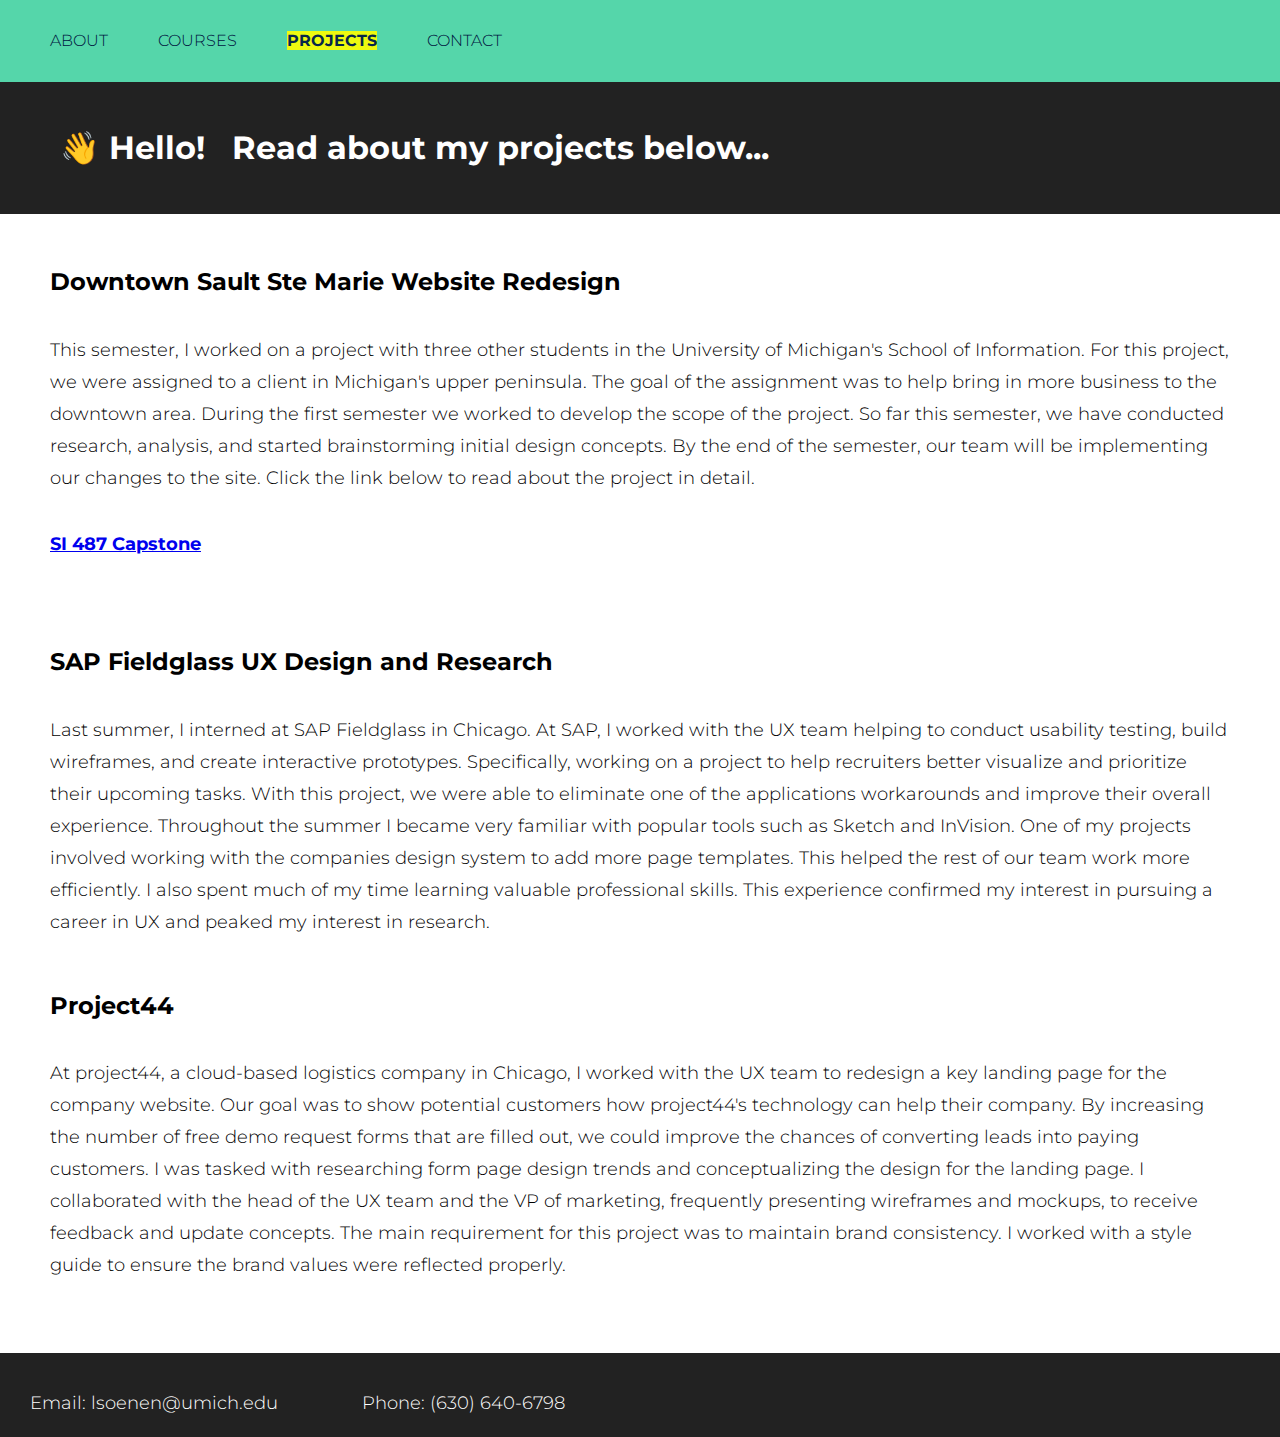
==== index.html @ 78b4ee6e "Add files via upload" ====
<!DOCTYPE html>
<html lang="en">
  <head>
    <meta charset="UTF-8">
    <link rel="stylesheet" type="text/css" href="css/html5reset.css">
    <link rel="stylesheet" type="text/css" href="css/style.css">
    <link href="https://fonts.googleapis.com/css?family=Montserrat&display=swap" rel="stylesheet">
    <!-- <link rel="shortcut icon" type="image/png" href="images/519Pidove.png"/> -->
    <title>Projects</title>
  </head>
  <body>

    <header>



      <nav>


      <div class = "container">
        <ul>
          <li> <a href="about.html"> About </a> </li>
          <li> <a href="courses.html"> Courses </a> </li>
          <li> <a class="current" href="index.html"> Projects </a> </li>
          <li> <a href="contact.html"> Contact </a> </li>
        </ul>

      </nav>

    </div>

    </header>

    <h1> <span class="wave"> 👋 </span> Hello! &nbsp Read about my projects below...      </h1>


    <main>

    <h2>
      Downtown Sault Ste Marie Website Redesign
    </h2>

    <p>
      This semester, I worked on a project with three other students in the University of Michigan's School of Information. For this project, we were assigned to a client in Michigan's upper peninsula. The goal of the assignment was to help bring in more business to the downtown area. During the first semester we worked to develop the scope of the project. So far this semester, we have conducted research, analysis, and started brainstorming initial design concepts. By the end of the semester, our team will be implementing our changes to the site. Click the link below to read about the project in detail.
    </p>

    <section id="myprojects">
      <div>
        <p>
          <a href="project1.html" id="capstone-link"> SI 487 Capstone </a> </div>
        </p>
      <!-- <div> <a href="project2.html"> project 2 </a> </div> -->


    <h2>
      SAP Fieldglass UX Design and Research
    </h2>



    <p>
      Last summer, I interned at SAP Fieldglass in Chicago. At SAP, I worked with the UX team helping to conduct usability testing, build wireframes, and create interactive prototypes. Specifically, working on a project to help recruiters better visualize and prioritize their upcoming tasks. With this project, we were able to eliminate one of the applications workarounds and improve their overall experience. Throughout the summer I became very familiar with popular tools such as Sketch and InVision. One of my projects involved working with the companies design system to add more page templates. This helped the rest of our team work more efficiently. I also spent much of my time learning valuable professional skills. This experience confirmed my interest in pursuing a career in UX and peaked my interest in research.
    </p>



    <h2>
      Project44
    </h2>


    <p>
      At project44, a cloud-based logistics company in Chicago, I worked with the UX team to redesign a key landing page for the company website. Our goal was to show potential customers how project44's technology can help their company. By increasing the number of free demo request forms that are filled out, we could improve the chances of converting leads into paying customers. I was tasked with researching form page design trends and conceptualizing the design for the landing page. I collaborated with the head of the UX team and the VP of marketing, frequently presenting wireframes and mockups, to receive feedback and update concepts. The main requirement for this project was to maintain brand consistency. I worked with a style guide to ensure the brand values were reflected properly.
    </p>



    </main>

    <footer>
      <p> Email: lsoenen@umich.edu </p>
      <p> Phone: (630) 640-6798  </p>




    </footer>
  </body>
</html>
---- css/style.css ----
body {
  background: #white;
  font-family: 'Montserrat', sans-serif;
  font-weight: 300;
  margin: 0px;
  line-height: 32px;
}

p {
  font-size: 18px;
  padding-left: 50px;
  padding-top: 16px;
  padding-right: 50px;
}

h1 {
  background-color: #222;
  margin: 0;
  padding: 50px;
  padding-left: 60px;
  color: white;
}

span.wave {
  animation-name: wave-animation;
  animation-duration: 5s;
  animation-iteration-count: infinite;
  transform-origin: 70% 70%;
  display: inline-block;
}

@keyframes wave-animation {

  0% { transform: rotate(  0.0deg) }
  10% { transform: rotate(-10.0deg) }
  20% { transform: rotate( 12.0deg) }
  30% { transform: rotate(-10.0deg) }
  40% { transform: rotate(  9.0deg) }
  50% { transform: rotate(  0.0deg) }
 100% { transform: rotate(  0.0deg) }

}

h2 {
  padding-left: 50px;
  padding-top: 32px;
}

h3 {
  padding-left: 50px;
  padding-top: 24px;
}

.container {
  margin: 0 auto;
  display: flex;
}

header {
  background: #55d6aa;
  justify-content: space-between;
  flex-direction: row;
  padding-left: 50px;
}


nav ul {
  display: flex;
  flex-direction: row;
  margin: 0;
  padding: 0;
  list-style: none;
}

nav li {
  margin-right: 50px;
  margin-top: 25px;
  margin-bottom: 25px;
}

nav a {
  text-decoration: none;
  color: #001540;
  text-transform: uppercase;
}

nav a:hover {
  background-color:yellow;
  opacity: 25%;
}

nav a:focus {
  font-weight: bold;
  border: 10px;
  border-color: black;
}

nav .current {
  background-color: yellow;
  opacity: 90%;
  font-weight: bold;
}



#capstone-link {
  font-weight: bold;
}

.gallery {
  display: flex;
  flex-wrap: wrap;
  padding: 50px;
}

img {
  width: 100%;
  display: flex;
  flex-wrap: wrap;
  padding: 15px;
}

.grid-container {
  display: grid;
  grid-template-columns: auto;
}


footer {
  margin-top: 72px;
  width: 100%;
  background: #222;
  color: white;
  text-decoration: none;
  list-style: none;
}

form {
  padding-top: 50px;
  padding-left: 50px;
}


footer p {
  padding-left: 30px;
  display: inline-block;
}


@media (prefers-reduced-motion:reduce) {
  span.wave {
    animation: none;
  }
}


@media screen and (min-width: 550px) {

img {
  width: 50%;
} */

.gallery {
  display: flex;
  flex-wrap: wrap;
  padding: 25px;
}

img {
  width: 45%;
  display: flex;
  flex-wrap: wrap;
  padding: 10px;
}

.grid-container {
  display: grid;
  grid-template-columns: auto;
}



@media screen and (min-width: 850px) {

img {
  width: 25%;
} */

.gallery {
  display: flex;
  flex-wrap: wrap;
  padding: 50px;
}

img {
  width: 25%;
  display: flex;
  flex-wrap: wrap;
  padding: 15px;
}

.grid-container {
  display: grid;
  grid-template-columns: auto auto;
}
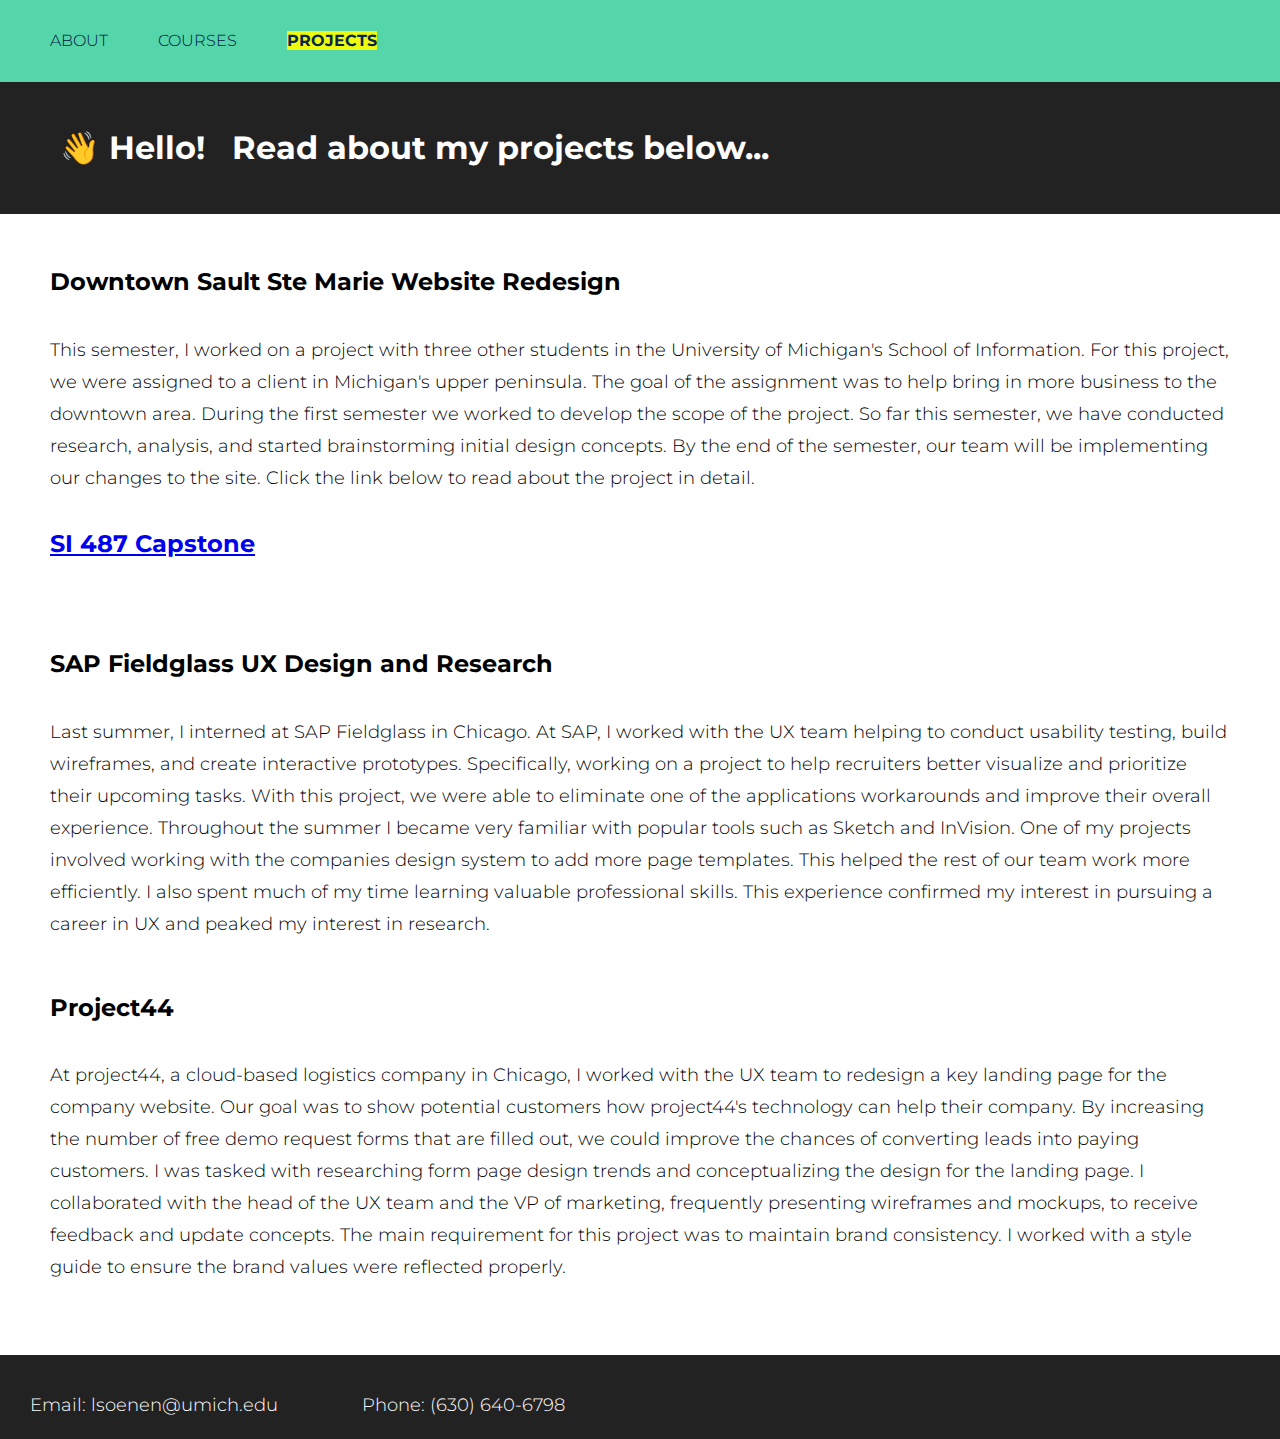
==== commit b7b8dc82: "Add files via upload" ====
--- a/index.html
+++ b/index.html
@@ -1,7 +1,21 @@
 <!DOCTYPE html>
 <html lang="en">
   <head>
+
+    <!-- Global site tag (gtag.js) - Google Analytics -->
+  <script async src="https://www.googletagmanager.com/gtag/js?id=UA-135682643-1"></script>
+  <script>
+    window.dataLayer = window.dataLayer || [];
+    function gtag(){dataLayer.push(arguments);}
+    gtag('js', new Date());
+
+    gtag('config', 'UA-135682643-1');
+  </script>
+
+
+
     <meta charset="UTF-8">
+    <meta id="viewport" name="viewport" content="width=device-width" />
     <link rel="stylesheet" type="text/css" href="css/html5reset.css">
     <link rel="stylesheet" type="text/css" href="css/style.css">
     <link href="https://fonts.googleapis.com/css?family=Montserrat&display=swap" rel="stylesheet">
@@ -22,7 +36,6 @@
           <li> <a href="about.html"> About </a> </li>
           <li> <a href="courses.html"> Courses </a> </li>
           <li> <a class="current" href="index.html"> Projects </a> </li>
-          <li> <a href="contact.html"> Contact </a> </li>
         </ul>
 
       </nav>
--- a/css/style.css
+++ b/css/style.css
@@ -105,6 +105,7 @@
 
 #capstone-link {
   font-weight: bold;
+  font-size: 24px;
 }
 
 .gallery {
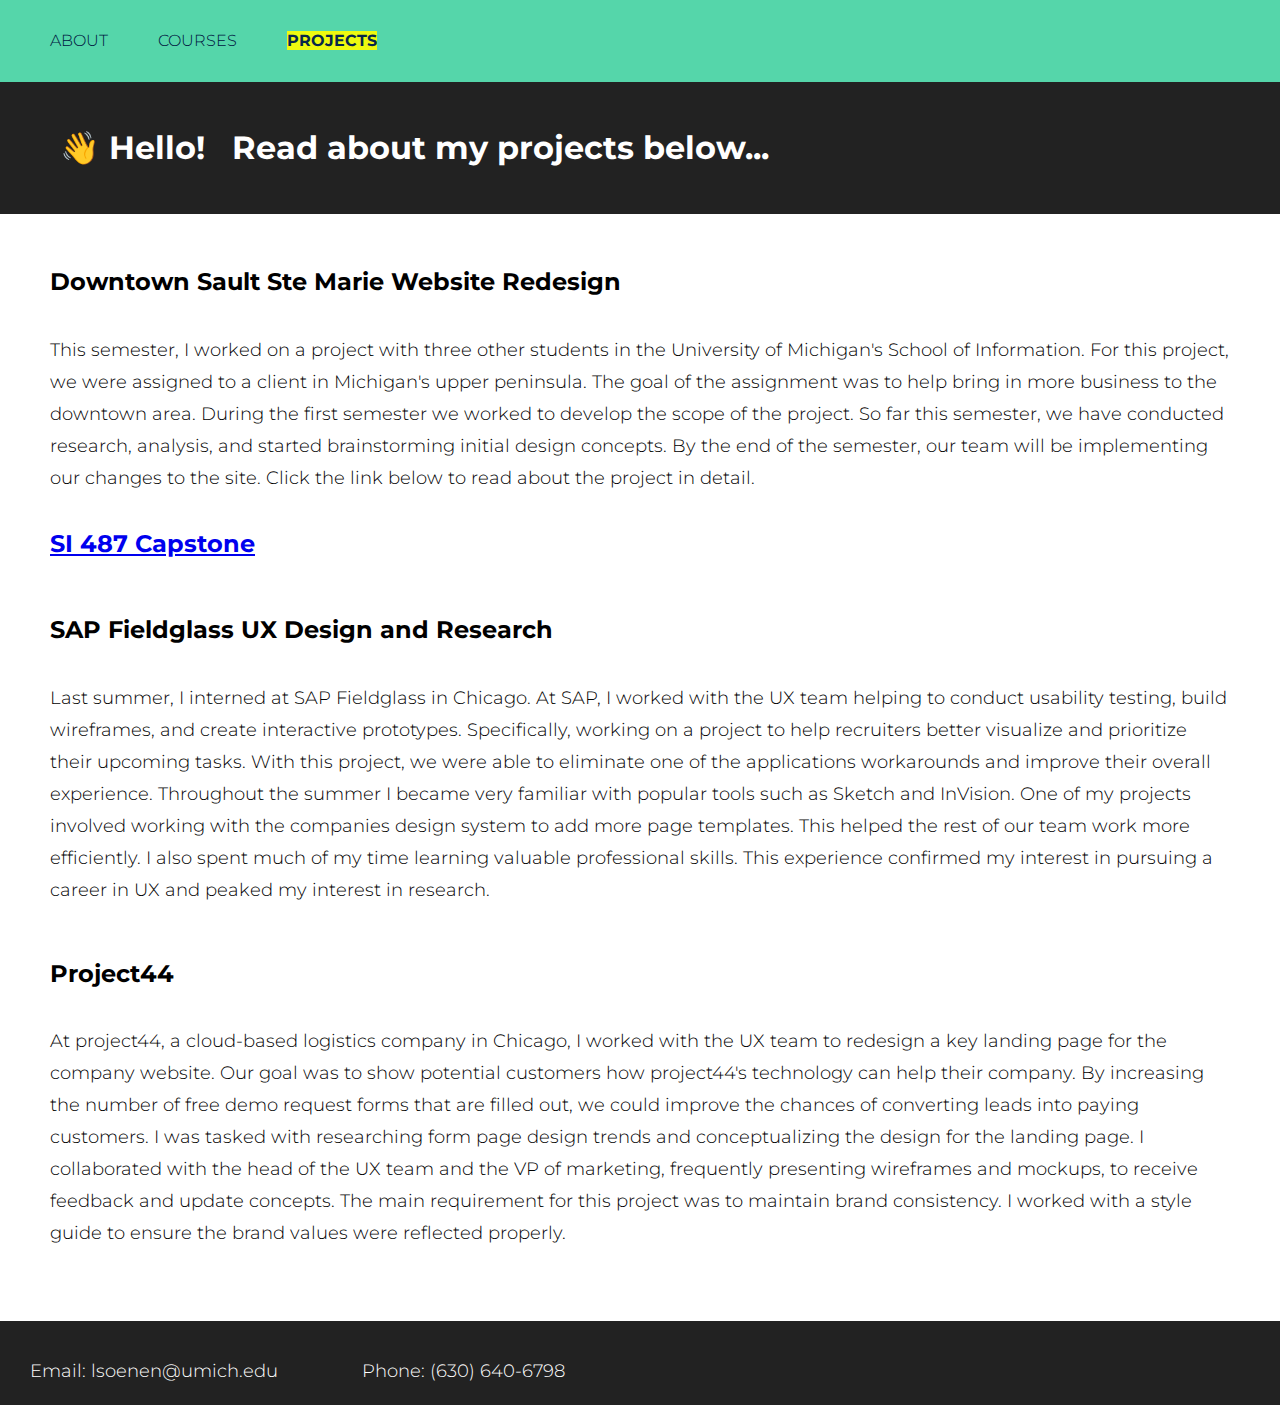
==== commit 64a9218b: "Add files via upload" ====
--- a/index.html
+++ b/index.html
@@ -3,15 +3,14 @@
   <head>
 
     <!-- Global site tag (gtag.js) - Google Analytics -->
-  <script async src="https://www.googletagmanager.com/gtag/js?id=UA-135682643-1"></script>
-  <script>
-    window.dataLayer = window.dataLayer || [];
-    function gtag(){dataLayer.push(arguments);}
-    gtag('js', new Date());
+    <script async src="https://www.googletagmanager.com/gtag/js?id=UA-135682643-2"></script>
+    <script>
+      window.dataLayer = window.dataLayer || [];
+      function gtag(){dataLayer.push(arguments);}
+      gtag('js', new Date());
 
-    gtag('config', 'UA-135682643-1');
-  </script>
-
+      gtag('config', 'UA-135682643-2');
+    </script>
 
 
     <meta charset="UTF-8">
@@ -31,20 +30,20 @@
       <nav>
 
 
-      <div class = "container">
-        <ul>
-          <li> <a href="about.html"> About </a> </li>
-          <li> <a href="courses.html"> Courses </a> </li>
-          <li> <a class="current" href="index.html"> Projects </a> </li>
-        </ul>
+        <div class = "container">
+          <ul>
+            <li> <a href="about.html"> About </a> </li>
+            <li> <a href="courses.html"> Courses </a> </li>
+            <li> <a class="current" href="index.html"> Projects </a> </li>
+          </ul>
+
+        </div>
 
       </nav>
 
-    </div>
-
     </header>
 
-    <h1> <span class="wave"> 👋 </span> Hello! &nbsp Read about my projects below...      </h1>
+    <h1> <span class="wave"> 👋 </span> Hello! &nbsp; Read about my projects below...      </h1>
 
 
     <main>
@@ -60,9 +59,11 @@
     <section id="myprojects">
       <div>
         <p>
-          <a href="project1.html" id="capstone-link"> SI 487 Capstone </a> </div>
+          <a href="project1.html" id="capstone-link"> SI 487 Capstone </a>
         </p>
-      <!-- <div> <a href="project2.html"> project 2 </a> </div> -->
+      </div>
+    </section>
+
 
 
     <h2>
--- a/css/style.css
+++ b/css/style.css
@@ -108,24 +108,56 @@
   font-size: 24px;
 }
 
+/* ---------courses--------------- */
+
+.grid-container {
+  display: grid;
+  grid-template-columns: auto;
+}
+
+/* ---------project-img--------------- */
+
+.grid-container-2 {
+  display: grid;
+  grid-template-columns: auto;
+}
+
+
+/* ---------gallery--------------- */
+
 .gallery {
   display: flex;
   flex-wrap: wrap;
   padding: 50px;
 }
 
-img {
+.gallery img {
   width: 100%;
-  display: flex;
-  flex-wrap: wrap;
-  padding: 15px;
-}
-
-.grid-container {
-  display: grid;
-  grid-template-columns: auto;
-}
-
+  height: auto;
+  display: flex;
+  flex-wrap: wrap;
+  padding: 0px;
+}
+
+
+
+/* ---------sketches--------------- */
+
+.sketches {
+  display: flex;
+  flex-wrap: wrap;
+  margin: 0;
+  padding-top: 50px;
+}
+
+.sketches img {
+  width: 85%;
+  padding: 15px;
+  height: auto;
+}
+
+
+/* ---------footer--------------- */
 
 footer {
   margin-top: 72px;
@@ -157,7 +189,25 @@
 
 @media screen and (min-width: 550px) {
 
-img {
+/* ---------courses------------- */
+
+
+.grid-container {
+  display: grid;
+  grid-template-columns: auto;
+}
+
+/* ---------project-img--------------- */
+
+.grid-container-2 {
+  display: grid;
+  grid-template-columns: auto auto;
+}
+
+
+/* ---------gallery--------------- */
+
+.gallery img {
   width: 50%;
 } */
 
@@ -167,23 +217,51 @@
   padding: 25px;
 }
 
-img {
+.gallery img {
   width: 45%;
   display: flex;
   flex-wrap: wrap;
   padding: 10px;
 }
 
+
+
+/* ---------sketches--------------- */
+
+.sketches {
+  display: flex;
+  flex-wrap: wrap;
+  margin: 0;
+  padding-top: 50px;
+}
+
+.sketches img {
+  width: 45%;
+  padding: 15px;
+}
+
+
+@media screen and (min-width: 850px) {
+
+
+/* ---------courses------------- */
+
 .grid-container {
   display: grid;
-  grid-template-columns: auto;
-}
-
-
-
-@media screen and (min-width: 850px) {
-
-img {
+  grid-template-columns: auto auto;
+}
+
+/* ---------project-img--------------- */
+
+.grid-container-2 {
+  display: grid;
+  grid-template-columns: auto auto;
+}
+
+
+/* ---------gallery------------- */
+
+.gallery img {
   width: 25%;
 } */
 
@@ -193,14 +271,25 @@
   padding: 50px;
 }
 
-img {
+.gallery img {
   width: 25%;
   display: flex;
   flex-wrap: wrap;
   padding: 15px;
 }
 
-.grid-container {
-  display: grid;
-  grid-template-columns: auto auto;
-}
+
+
+/* --------sketches----------- */
+
+.sketches {
+  display: flex;
+  flex-wrap: wrap;
+  margin: 0;
+  padding-top: 50px;
+}
+
+.sketches img {
+  width: 30%;
+  padding: 15px;
+}
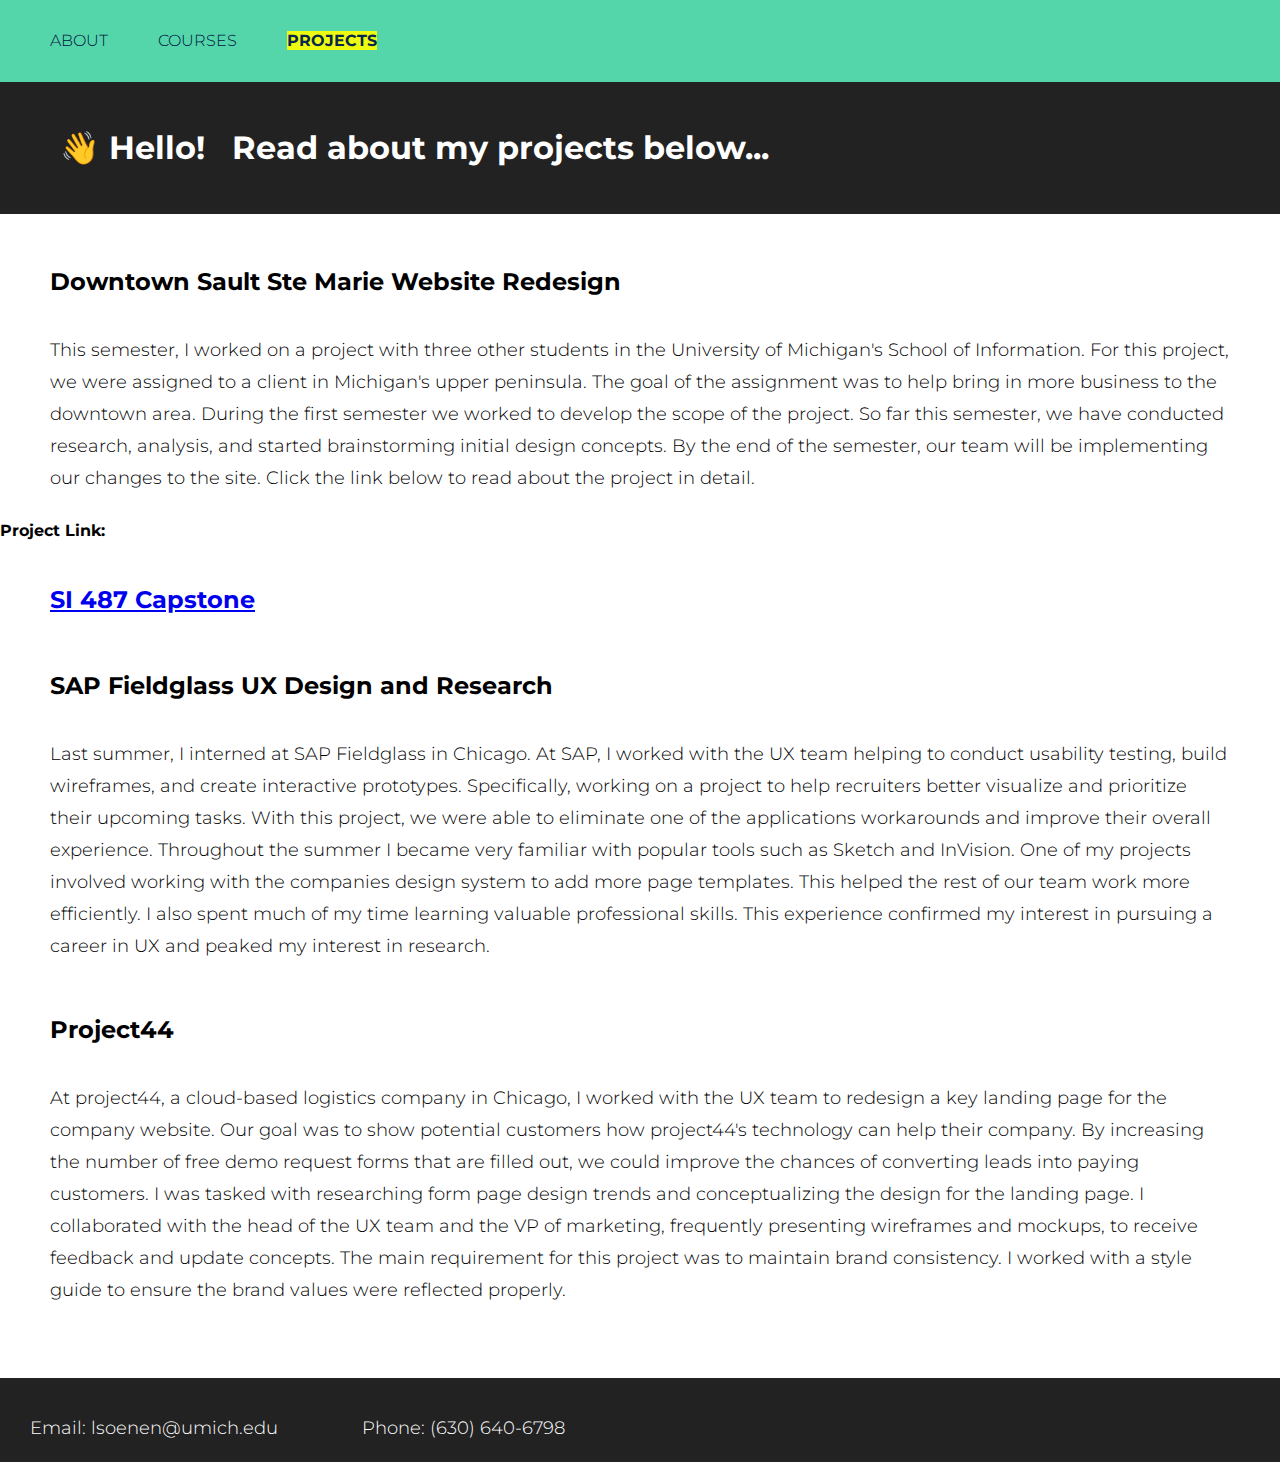
==== commit 3b514f13: "Add files via upload" ====
--- a/index.html
+++ b/index.html
@@ -57,6 +57,9 @@
     </p>
 
     <section id="myprojects">
+
+      <h4> Project Link: </h4>
+
       <div>
         <p>
           <a href="project1.html" id="capstone-link"> SI 487 Capstone </a>
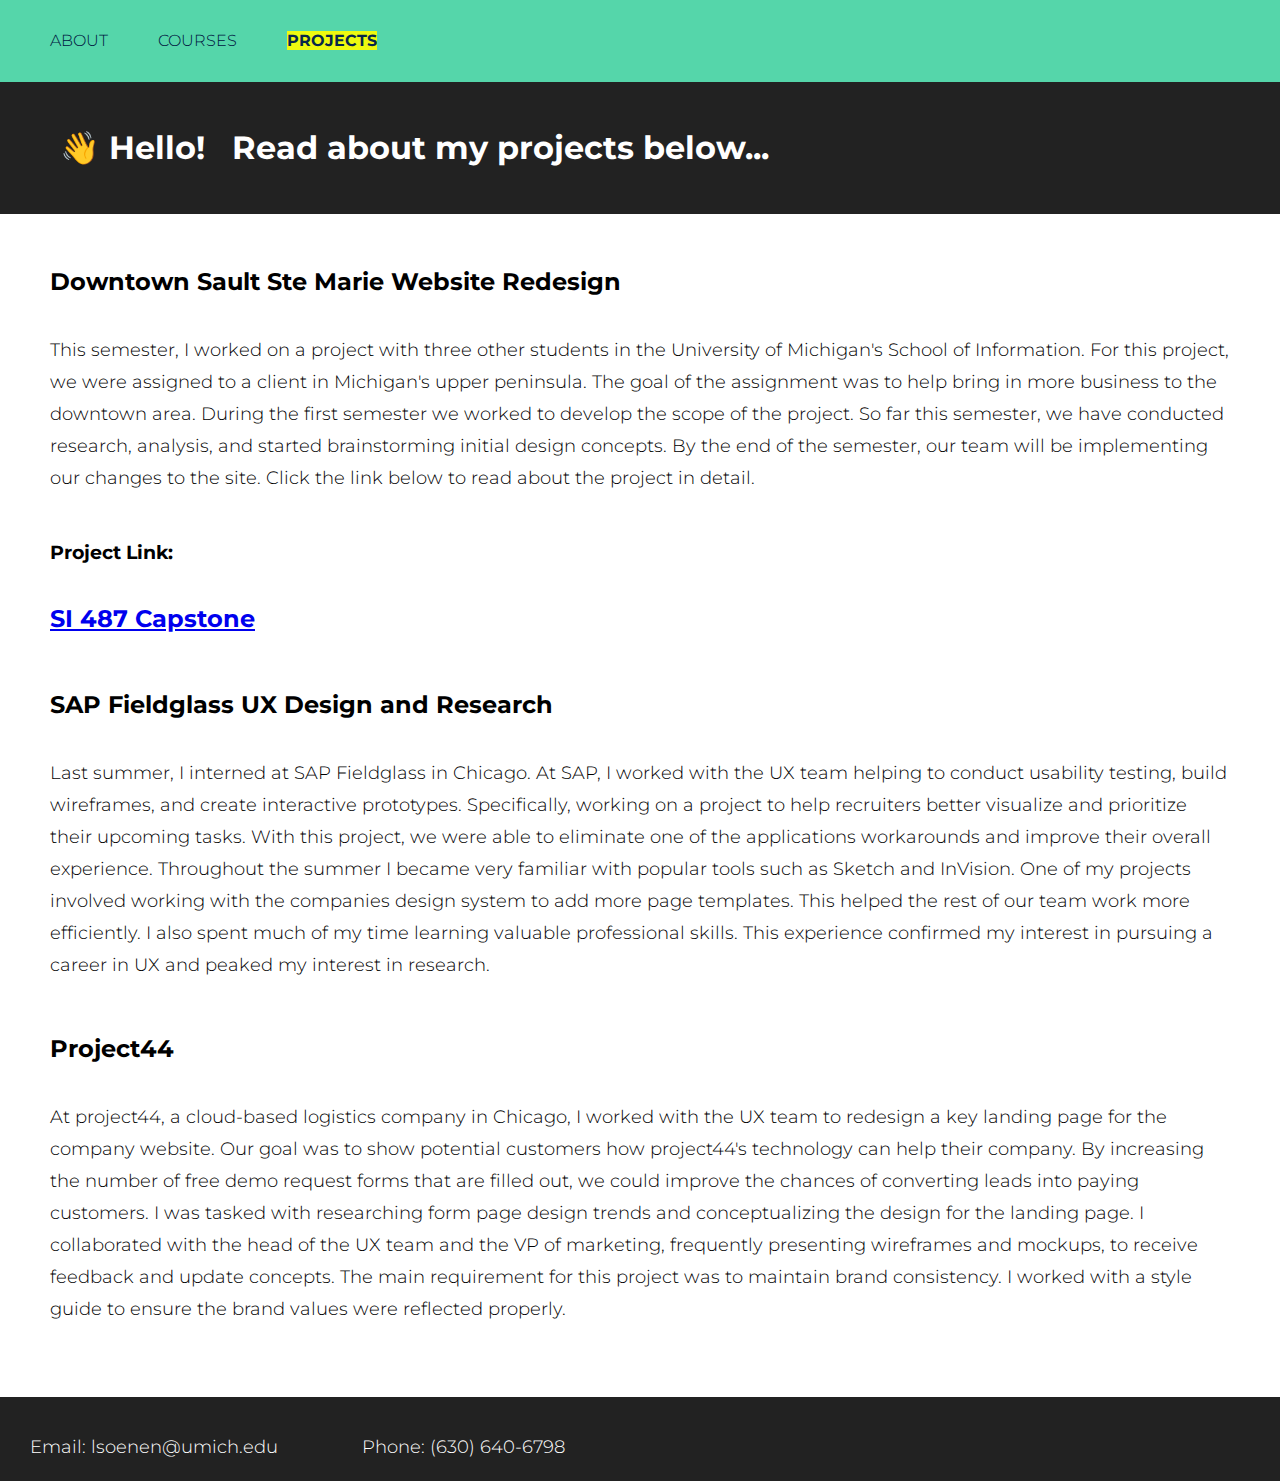
==== commit b2a046f5: "Add files via upload" ====
--- a/index.html
+++ b/index.html
@@ -43,10 +43,10 @@
 
     </header>
 
-    <h1> <span class="wave"> 👋 </span> Hello! &nbsp; Read about my projects below...      </h1>
-
 
     <main>
+
+    <h1> <span class="wave"> 👋 </span> Hello! &nbsp; Read about my projects below...      </h1>
 
     <h2>
       Downtown Sault Ste Marie Website Redesign
@@ -58,7 +58,7 @@
 
     <section id="myprojects">
 
-      <h4> Project Link: </h4>
+      <h3> Project Link: </h3>
 
       <div>
         <p>
--- a/css/style.css
+++ b/css/style.css
@@ -51,6 +51,11 @@
   padding-top: 24px;
 }
 
+h4 {
+  padding-left: 50px;
+  padding-top: 24px;
+}
+
 .container {
   margin: 0 auto;
   display: flex;
@@ -99,6 +104,11 @@
   background-color: yellow;
   opacity: 90%;
   font-weight: bold;
+}
+
+form label {
+  font-size: 18px;
+  color: black;
 }
 
 
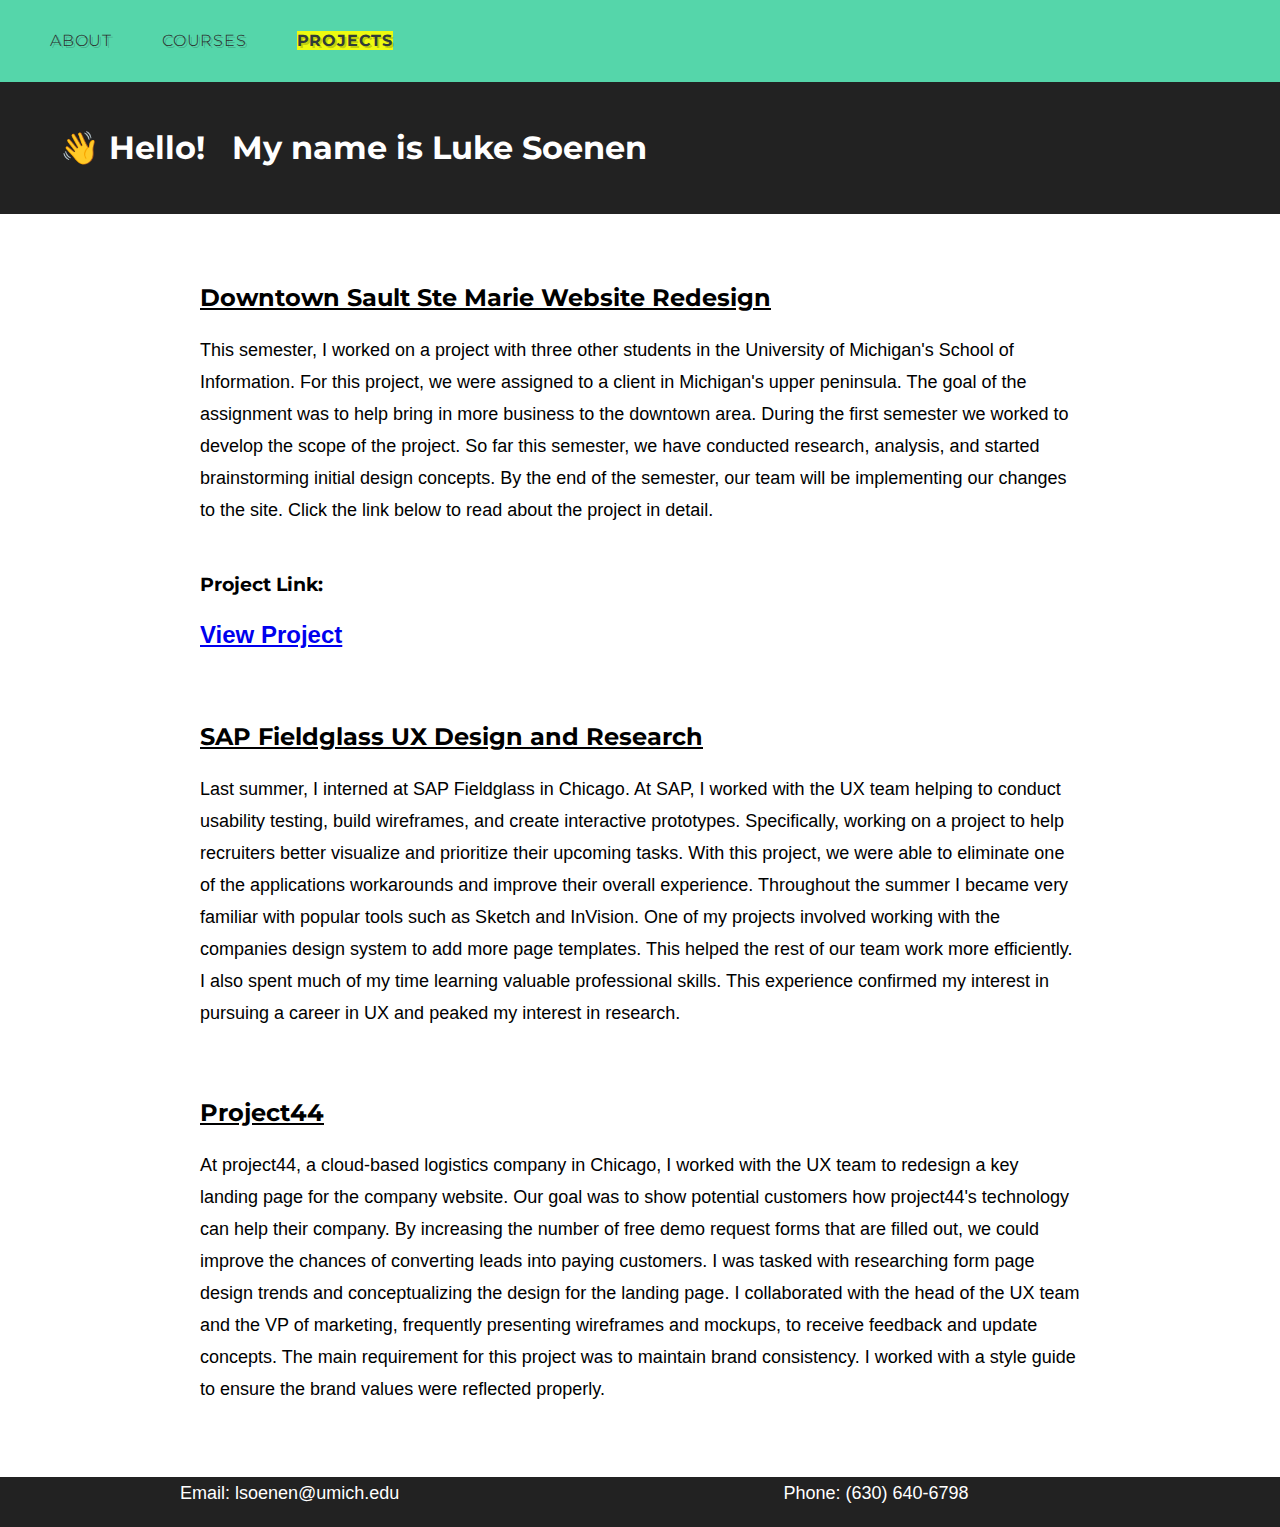
==== commit 82609d8d: "Add files via upload" ====
--- a/index.html
+++ b/index.html
@@ -18,10 +18,12 @@
     <link rel="stylesheet" type="text/css" href="css/html5reset.css">
     <link rel="stylesheet" type="text/css" href="css/style.css">
     <link href="https://fonts.googleapis.com/css?family=Montserrat&display=swap" rel="stylesheet">
+    <link href="https://fonts.googleapis.com/css?family=Open+Sans&display=swap" rel="stylesheet">
     <!-- <link rel="shortcut icon" type="image/png" href="images/519Pidove.png"/> -->
     <title>Projects</title>
   </head>
   <body>
+    <a class="skip-main" href="#main"> Skip to main content </a>
 
     <header>
 
@@ -44,9 +46,10 @@
     </header>
 
 
-    <main>
+    <main id="main">
 
-    <h1> <span class="wave"> 👋 </span> Hello! &nbsp; Read about my projects below...      </h1>
+    <h1> <span class="wave"> 👋 </span> Hello! &nbsp; My name is Luke Soenen </h1>
+
 
     <h2>
       Downtown Sault Ste Marie Website Redesign
@@ -62,7 +65,7 @@
 
       <div>
         <p>
-          <a href="project1.html" id="capstone-link"> SI 487 Capstone </a>
+          <a href="project1.html" id="capstone-link"> View Project </a>
         </p>
       </div>
     </section>
--- a/css/style.css
+++ b/css/style.css
@@ -7,10 +7,84 @@
 }
 
 p {
+  font-family: 'Open+Sans', sans-serif;
+  margin-left: 150px;
+  margin-right: 150px;
+}
+
+#categories {
+  margin-top: 36px;
+  color: rgba(33,36,44,.64);
+}
+
+
+.tab {
+  margin-left: 190px;
+  font-style: italic;
+}
+
+img {
+  display:block;
+  margin-left: auto;
+  margin-right: auto;
+  max-width: 100%;
+  height: auto;
+  margin-top: 48px;
+  margin-bottom: 48px;
+  box-shadow: 0 4px 8px 0 rgba(0, 0, 0, 0.2), 0 6px 20px 0 rgba(0, 0, 0, 0.19);
+}
+
+
+.icon {
+  box-shadow: none;
+  width: 10%;
+}
+
+.skip-main {
+  position: absolute;
+  top: -1000px;
+  left: -1000px;
+  height: 1px;
+  width: 1px;
+  text-align: left;
+  overflow: hidden;
+}
+
+a.skip-main:active,
+a.skip-main:focus,
+a.skip-main:hover {
+  left: 0;
+  top: 0;
+  width: auto;
+  height: auto;
+  overflow: visible;
+}
+
+#flat-illustration {
+  width:400px;
+  margin-left: auto;
+  margin-right: auto;
+  align-items: center;
+  padding-top: 50px;
+}
+
+p {
   font-size: 18px;
   padding-left: 50px;
-  padding-top: 16px;
   padding-right: 50px;
+  padding-bottom: 0px;
+  margin-top: 0px;
+}
+
+.quote {
+  border-left: 2px solid #55d6aa;
+  color: rgba(33,36,44,.64);
+  font-style: italic;
+  padding: 12px;
+  margin-top: 36px;
+  margin-left: 200px;
+  margin-right: 200px;
+  margin-bottom: 36px;
 }
 
 h1 {
@@ -43,17 +117,24 @@
 
 h2 {
   padding-left: 50px;
-  padding-top: 32px;
+  padding-top: 48px;
+  margin-left: 150px;
+  text-decoration: underline;
 }
 
 h3 {
   padding-left: 50px;
   padding-top: 24px;
+  margin-left: 150px;
+
+
 }
 
 h4 {
   padding-left: 50px;
-  padding-top: 24px;
+  padding-top: 0px;
+  margin-left: 150px;
+  margin-bottom: 0px;
 }
 
 .container {
@@ -87,6 +168,11 @@
   text-decoration: none;
   color: #001540;
   text-transform: uppercase;
+
+  color: #2c2c2c;
+  letter-spacing: .05em;
+  text-shadow:
+    2px 2px 0px rgba(0, 0, 0, 0.2);
 }
 
 nav a:hover {
@@ -111,13 +197,47 @@
   color: black;
 }
 
-
+.parallax {
+  background-image: url("../imgs/downtownsault.png");
+  height: 325px;
+  background-attachment: fixed;
+  background-position: center;
+  background-repeat: no-repeat;
+  background-size: cover;
+}
 
 #capstone-link {
   font-weight: bold;
   font-size: 24px;
 }
 
+#post-its {
+  box-shadow: none;
+  width: 65%;
+}
+
+#report-link {
+  font-weight: bold;
+}
+
+/* ---------personas--------------- */
+
+.personas-grid {
+  display: grid;
+  grid-template-columns: auto auto;
+  grid-template-rows: auto auto;
+  margin: 0px 100px 0px 100px;
+
+}
+
+.personas-grid img {
+  width: 75%;
+  max-width: 100%;
+  height: auto;
+}
+
+
+
 /* ---------courses--------------- */
 
 .grid-container {
@@ -149,22 +269,57 @@
   padding: 0px;
 }
 
+.gallery img:hover{
+  opacity: .4;
+}
+
+
+/* ---------research-methods--------------- */
+
+
+.grid-research-methods {
+  display: grid;
+  grid-template-columns: auto auto auto;
+  grid-template-rows: auto auto;
+  margin: 0px 200px 0px 200px;
+  justify-content: center;
+  align-items: center;
+  padding-bottom: 48px;
+}
+
+.grid-research-methods img {
+  width: 45%;
+}
+
+.research-description {
+  justify-content: center;
+  text-align: center;
+}
+
+.research-caption {
+  margin: 0px;
+  padding: 0px;
+  text-decoration: none;
+  background: linear-gradient(180deg,rgba(255,255,255,0) 50%, #3efac5 50%);
+  display: inline;
+}
 
 
 /* ---------sketches--------------- */
 
-.sketches {
+/* .sketches {
   display: flex;
   flex-wrap: wrap;
   margin: 0;
   padding-top: 50px;
+  width: 90%;
 }
 
 .sketches img {
-  width: 85%;
-  padding: 15px;
+  width: 30%;
+  padding: none;
   height: auto;
-}
+} */
 
 
 /* ---------footer--------------- */
@@ -238,7 +393,7 @@
 
 /* ---------sketches--------------- */
 
-.sketches {
+/* .sketches {
   display: flex;
   flex-wrap: wrap;
   margin: 0;
@@ -247,8 +402,8 @@
 
 .sketches img {
   width: 45%;
-  padding: 15px;
-}
+  padding: 90px;
+} */
 
 
 @media screen and (min-width: 850px) {
@@ -295,11 +450,12 @@
 .sketches {
   display: flex;
   flex-wrap: wrap;
-  margin: 0;
-  padding-top: 50px;
+  margin-left: 150px;
+  margin-right: 150px;
 }
 
 .sketches img {
-  width: 30%;
-  padding: 15px;
-}
+  width: 33%;
+  padding: 0px;
+  box-shadow: none;
+}
